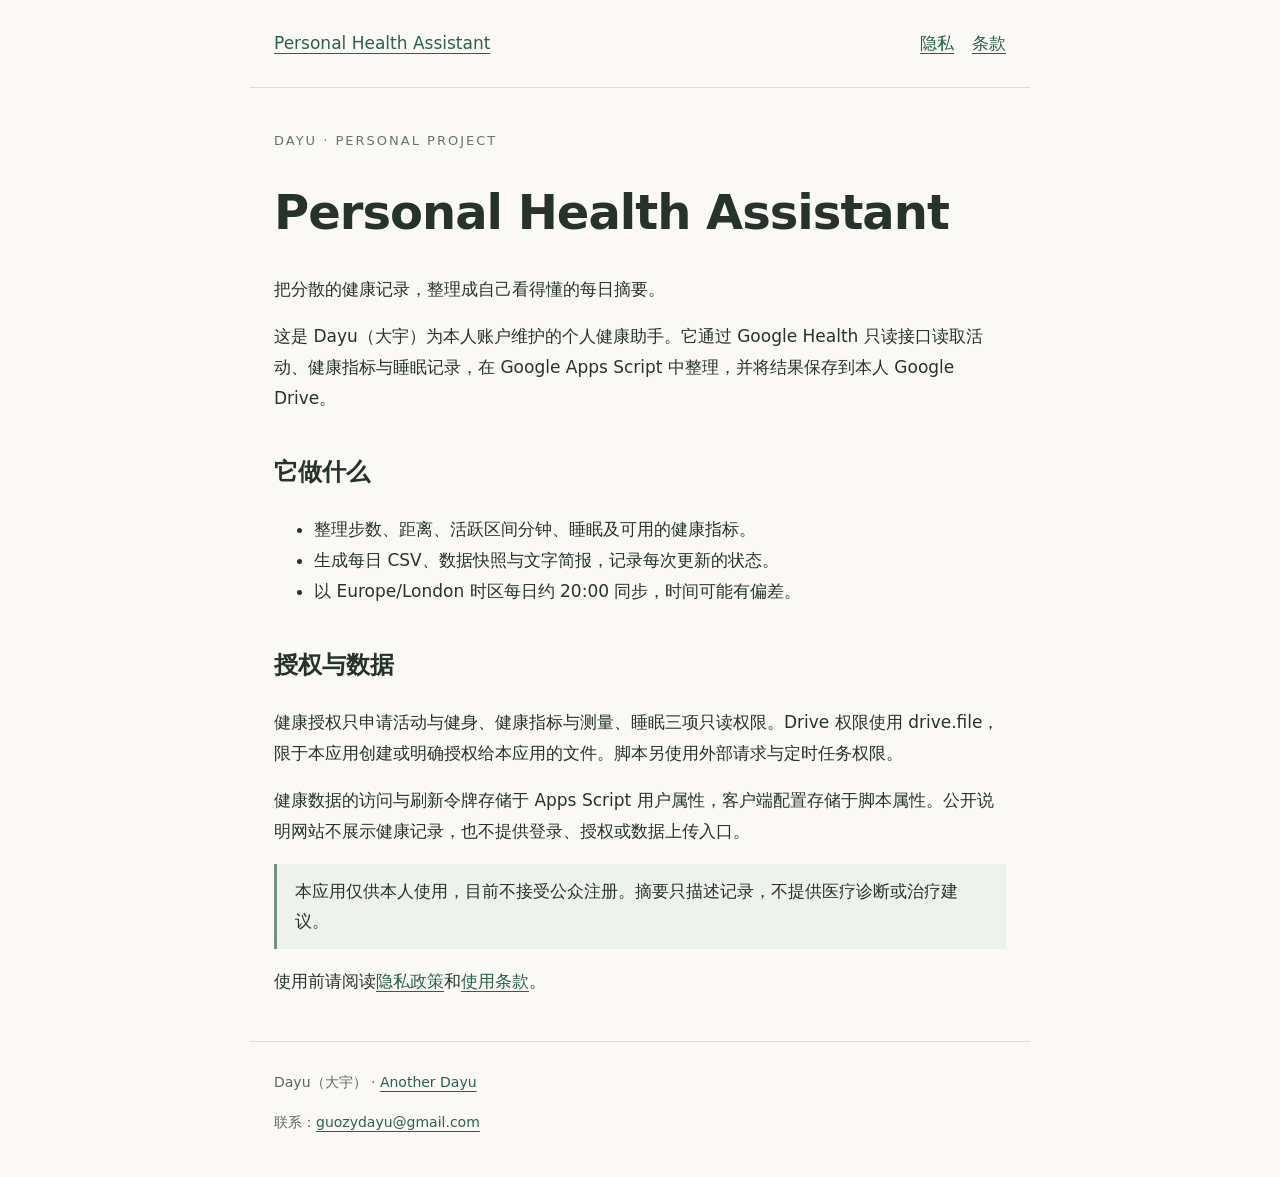
==== health-assistant-site/site/health-assistant/index.html @ e2cbdb7a "Add personal health assistant informational site and manual deployment guide" ====
<!doctype html><html lang="zh-CN"><head><meta charset="utf-8"><meta name="viewport" content="width=device-width,initial-scale=1"><meta name="description" content="Personal Health Assistant 个人健康助手的应用说明、隐私政策与使用条款。"><title>个人健康助手 · Personal Health Assistant</title><link rel="canonical" href="https://anotherdayu.com/health-assistant/"><link rel="stylesheet" href="./style.css"></head><body><a class="skip" href="#main">跳到正文</a><header><a href="./">Personal Health Assistant</a><nav aria-label="页面导航"><a href="./privacy/">隐私</a><a href="./terms/">条款</a></nav></header><main id="main"><p class="eyebrow">DAYU · PERSONAL PROJECT</p><h1>Personal Health Assistant</h1><p>把分散的健康记录，整理成自己看得懂的每日摘要。</p><p>这是 Dayu（大宇）为本人账户维护的个人健康助手。它通过 Google Health 只读接口读取活动、健康指标与睡眠记录，在 Google Apps Script 中整理，并将结果保存到本人 Google Drive。</p><h2>它做什么</h2><ul><li>整理步数、距离、活跃区间分钟、睡眠及可用的健康指标。</li><li>生成每日 CSV、数据快照与文字简报，记录每次更新的状态。</li><li>以 Europe/London 时区每日约 20:00 同步，时间可能有偏差。</li></ul><h2>授权与数据</h2><p>健康授权只申请活动与健身、健康指标与测量、睡眠三项只读权限。Drive 权限使用 drive.file，限于本应用创建或明确授权给本应用的文件。脚本另使用外部请求与定时任务权限。</p><p>健康数据的访问与刷新令牌存储于 Apps Script 用户属性，客户端配置存储于脚本属性。公开说明网站不展示健康记录，也不提供登录、授权或数据上传入口。</p><p class="note">本应用仅供本人使用，目前不接受公众注册。摘要只描述记录，不提供医疗诊断或治疗建议。</p><p>使用前请阅读<a href="privacy/">隐私政策</a>和<a href="terms/">使用条款</a>。</p></main><footer>Dayu（大宇） · <a href="https://anotherdayu.com/">Another Dayu</a><p>联系：<a href="mailto:guozydayu@gmail.com">guozydayu@gmail.com</a></p></footer></body></html>
---- health-assistant-site/site/health-assistant/style.css ----
*{box-sizing:border-box}body{margin:0;background:#faf9f6;color:#26332d;font:17px/1.8 system-ui,-apple-system,"PingFang SC",sans-serif}main,header,footer{max-width:780px;margin:auto;padding:28px 24px}header{display:flex;justify-content:space-between;border-bottom:1px solid #d8ded7}nav{display:flex;gap:18px;flex-wrap:wrap}a{color:#286345;text-underline-offset:4px}h1{font-size:clamp(32px,6vw,48px);line-height:1.2;letter-spacing:-1px}h2{font-size:24px;margin-top:38px}p,li{max-width:68ch}.eyebrow{font-size:13px;letter-spacing:2px;color:#64746a}.note{border-left:3px solid #73917f;padding:12px 18px;background:#eef2ec}footer{border-top:1px solid #d8ded7;font-size:14px;color:#59685e}.skip{position:absolute;left:-9999px}.skip:focus{left:10px;top:10px;background:white;padding:8px}:focus-visible{outline:3px solid #bb702d;outline-offset:4px}@media(max-width:540px){header{display:block}nav{margin-top:12px}main{padding-top:16px}}
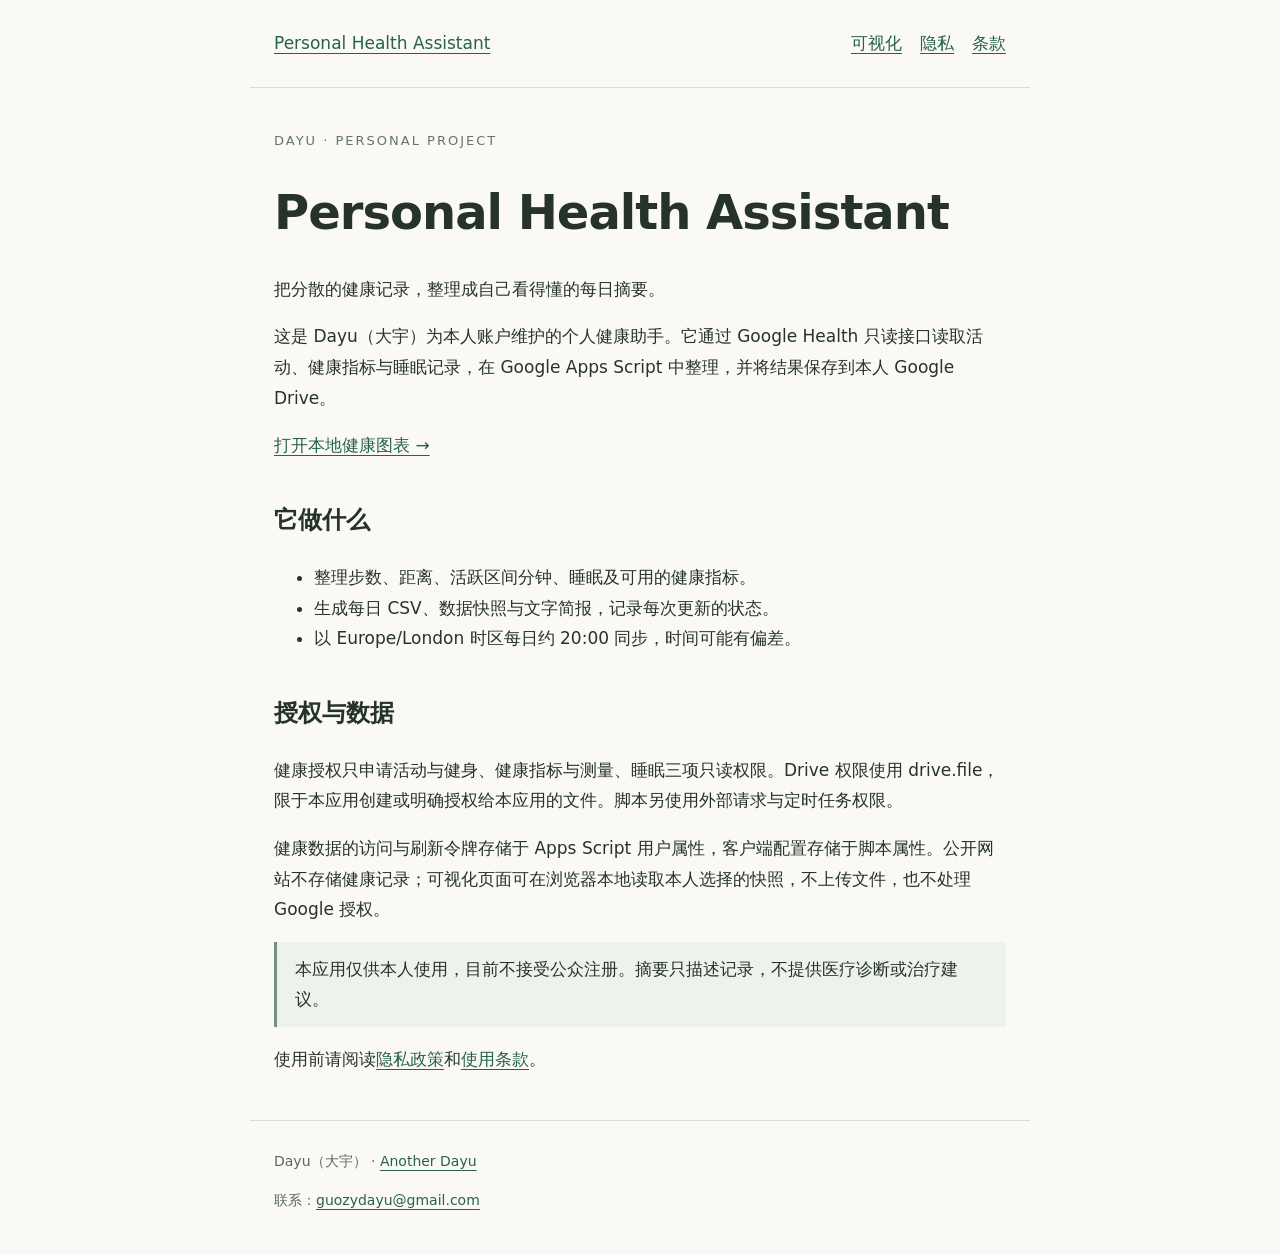
==== commit 40709b9e: "Configure health subdomain, add local snapshot charts and VPS deployment instructions" ====
--- a/health-assistant-site/site/health-assistant/index.html
+++ b/health-assistant-site/site/health-assistant/index.html
@@ -1 +1 @@
-<!doctype html><html lang="zh-CN"><head><meta charset="utf-8"><meta name="viewport" content="width=device-width,initial-scale=1"><meta name="description" content="Personal Health Assistant 个人健康助手的应用说明、隐私政策与使用条款。"><title>个人健康助手 · Personal Health Assistant</title><link rel="canonical" href="https://anotherdayu.com/health-assistant/"><link rel="stylesheet" href="./style.css"></head><body><a class="skip" href="#main">跳到正文</a><header><a href="./">Personal Health Assistant</a><nav aria-label="页面导航"><a href="./privacy/">隐私</a><a href="./terms/">条款</a></nav></header><main id="main"><p class="eyebrow">DAYU · PERSONAL PROJECT</p><h1>Personal Health Assistant</h1><p>把分散的健康记录，整理成自己看得懂的每日摘要。</p><p>这是 Dayu（大宇）为本人账户维护的个人健康助手。它通过 Google Health 只读接口读取活动、健康指标与睡眠记录，在 Google Apps Script 中整理，并将结果保存到本人 Google Drive。</p><h2>它做什么</h2><ul><li>整理步数、距离、活跃区间分钟、睡眠及可用的健康指标。</li><li>生成每日 CSV、数据快照与文字简报，记录每次更新的状态。</li><li>以 Europe/London 时区每日约 20:00 同步，时间可能有偏差。</li></ul><h2>授权与数据</h2><p>健康授权只申请活动与健身、健康指标与测量、睡眠三项只读权限。Drive 权限使用 drive.file，限于本应用创建或明确授权给本应用的文件。脚本另使用外部请求与定时任务权限。</p><p>健康数据的访问与刷新令牌存储于 Apps Script 用户属性，客户端配置存储于脚本属性。公开说明网站不展示健康记录，也不提供登录、授权或数据上传入口。</p><p class="note">本应用仅供本人使用，目前不接受公众注册。摘要只描述记录，不提供医疗诊断或治疗建议。</p><p>使用前请阅读<a href="privacy/">隐私政策</a>和<a href="terms/">使用条款</a>。</p></main><footer>Dayu（大宇） · <a href="https://anotherdayu.com/">Another Dayu</a><p>联系：<a href="mailto:guozydayu@gmail.com">guozydayu@gmail.com</a></p></footer></body></html>+<!doctype html><html lang="zh-CN"><head><meta charset="utf-8"><meta name="viewport" content="width=device-width,initial-scale=1"><meta name="description" content="Personal Health Assistant 个人健康助手的应用说明、隐私政策与使用条款。"><title>个人健康助手 · Personal Health Assistant</title><link rel="canonical" href="https://health.anotherdayu.com/"><link rel="stylesheet" href="./style.css"></head><body><a class="skip" href="#main">跳到正文</a><header><a href="./">Personal Health Assistant</a><nav aria-label="页面导航"><a href="./visualize/">可视化</a><a href="./privacy/">隐私</a><a href="./terms/">条款</a></nav></header><main id="main"><p class="eyebrow">DAYU · PERSONAL PROJECT</p><h1>Personal Health Assistant</h1><p>把分散的健康记录，整理成自己看得懂的每日摘要。</p><p>这是 Dayu（大宇）为本人账户维护的个人健康助手。它通过 Google Health 只读接口读取活动、健康指标与睡眠记录，在 Google Apps Script 中整理，并将结果保存到本人 Google Drive。</p><p><a href="visualize/">打开本地健康图表 →</a></p><h2>它做什么</h2><ul><li>整理步数、距离、活跃区间分钟、睡眠及可用的健康指标。</li><li>生成每日 CSV、数据快照与文字简报，记录每次更新的状态。</li><li>以 Europe/London 时区每日约 20:00 同步，时间可能有偏差。</li></ul><h2>授权与数据</h2><p>健康授权只申请活动与健身、健康指标与测量、睡眠三项只读权限。Drive 权限使用 drive.file，限于本应用创建或明确授权给本应用的文件。脚本另使用外部请求与定时任务权限。</p><p>健康数据的访问与刷新令牌存储于 Apps Script 用户属性，客户端配置存储于脚本属性。公开网站不存储健康记录；可视化页面可在浏览器本地读取本人选择的快照，不上传文件，也不处理 Google 授权。</p><p class="note">本应用仅供本人使用，目前不接受公众注册。摘要只描述记录，不提供医疗诊断或治疗建议。</p><p>使用前请阅读<a href="privacy/">隐私政策</a>和<a href="terms/">使用条款</a>。</p></main><footer>Dayu（大宇） · <a href="https://anotherdayu.com/">Another Dayu</a><p>联系：<a href="mailto:guozydayu@gmail.com">guozydayu@gmail.com</a></p></footer></body></html>
--- a/health-assistant-site/site/health-assistant/style.css
+++ b/health-assistant-site/site/health-assistant/style.css
@@ -1 +1 @@
-*{box-sizing:border-box}body{margin:0;background:#faf9f6;color:#26332d;font:17px/1.8 system-ui,-apple-system,"PingFang SC",sans-serif}main,header,footer{max-width:780px;margin:auto;padding:28px 24px}header{display:flex;justify-content:space-between;border-bottom:1px solid #d8ded7}nav{display:flex;gap:18px;flex-wrap:wrap}a{color:#286345;text-underline-offset:4px}h1{font-size:clamp(32px,6vw,48px);line-height:1.2;letter-spacing:-1px}h2{font-size:24px;margin-top:38px}p,li{max-width:68ch}.eyebrow{font-size:13px;letter-spacing:2px;color:#64746a}.note{border-left:3px solid #73917f;padding:12px 18px;background:#eef2ec}footer{border-top:1px solid #d8ded7;font-size:14px;color:#59685e}.skip{position:absolute;left:-9999px}.skip:focus{left:10px;top:10px;background:white;padding:8px}:focus-visible{outline:3px solid #bb702d;outline-offset:4px}@media(max-width:540px){header{display:block}nav{margin-top:12px}main{padding-top:16px}}+*{box-sizing:border-box}body{margin:0;background:#faf9f6;color:#26332d;font:17px/1.8 system-ui,-apple-system,"PingFang SC",sans-serif}main,header,footer{max-width:780px;margin:auto;padding:28px 24px}header{display:flex;justify-content:space-between;border-bottom:1px solid #d8ded7}nav{display:flex;gap:18px;flex-wrap:wrap}a{color:#286345;text-underline-offset:4px}h1{font-size:clamp(32px,6vw,48px);line-height:1.2;letter-spacing:-1px}h2{font-size:24px;margin-top:38px}p,li{max-width:68ch}.eyebrow{font-size:13px;letter-spacing:2px;color:#64746a}.note{border-left:3px solid #73917f;padding:12px 18px;background:#eef2ec}footer{border-top:1px solid #d8ded7;font-size:14px;color:#59685e}.skip{position:absolute;left:-9999px}.skip:focus{left:10px;top:10px;background:white;padding:8px}:focus-visible{outline:3px solid #bb702d;outline-offset:4px}@media(max-width:540px){header{display:block}nav{margin-top:12px}main{padding-top:16px}}input,select,button{font:inherit;max-width:100%;padding:8px;margin:8px 0 18px;display:block}button{cursor:pointer;background:#eef2ec;border:1px solid #73917f;border-radius:5px}svg{width:100%;height:auto}.table-wrap{overflow:auto}table{border-collapse:collapse;width:100%;font-size:14px}th,td{text-align:left;border-bottom:1px solid #d8ded7;padding:8px}
